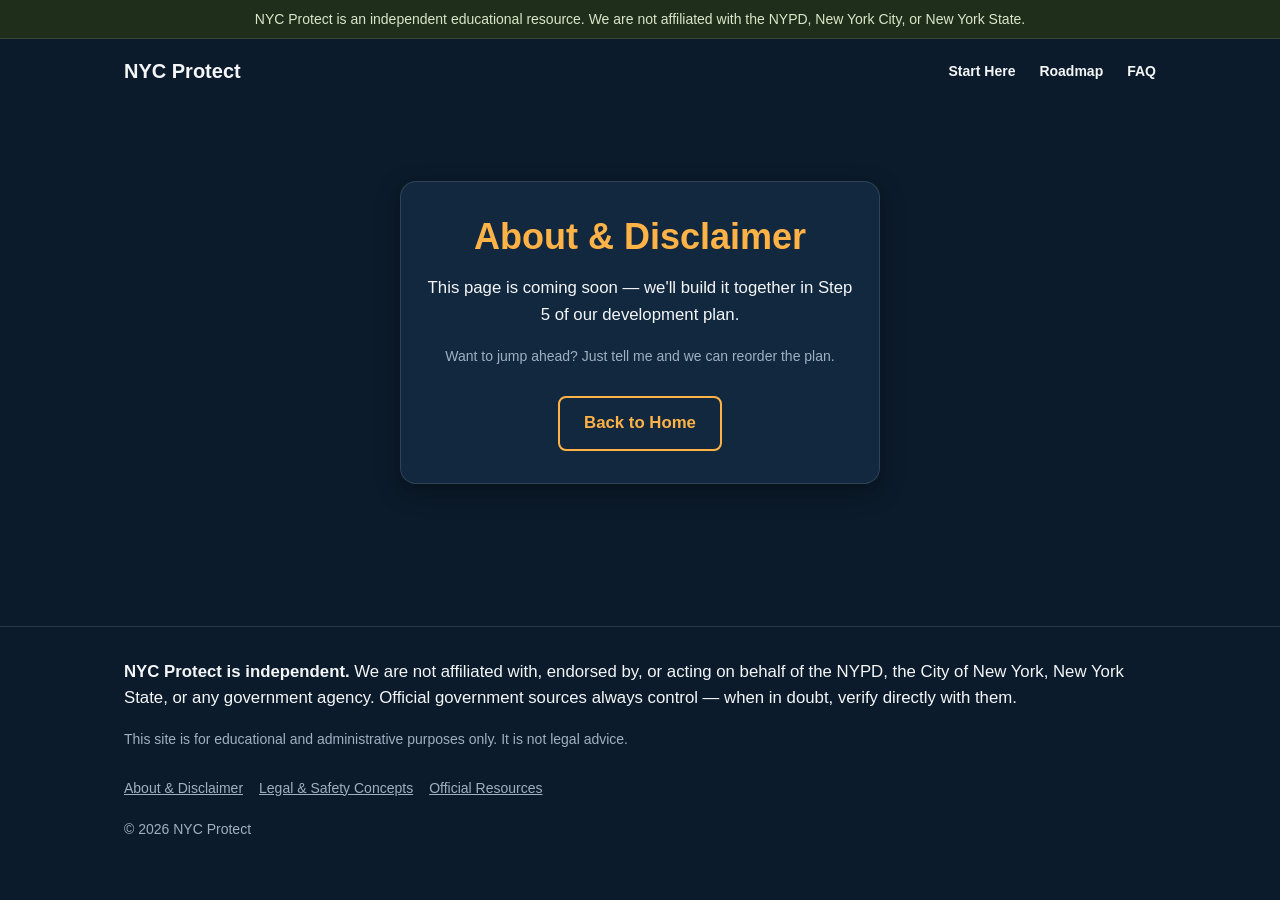
==== about.html @ 444e556c "Add files via upload" ====
<!DOCTYPE html>
<html lang="en">
<head>
  <meta charset="UTF-8">
  <meta name="viewport" content="width=device-width, initial-scale=1.0">
  <title>NYC Protect — About &amp; Disclaimer</title>
  <link rel="stylesheet" href="css/styles.css">
</head>
<body>

  <div id="site-header"></div>

  <main class="page-center">
    <div class="card card--center stack">
      <h1>About &amp; Disclaimer</h1>
      <p>This page is coming soon — we'll build it together in Step 5 of our development plan.</p>
      <p class="text-muted">Want to jump ahead? Just tell me and we can reorder the plan.</p>
      <a href="index.html" class="btn btn-secondary">Back to Home</a>
    </div>
  </main>

  <div id="site-footer"></div>

  <script src="js/main.js"></script>
</body>
</html>
---- css/styles.css ----
/* ===========================================================
   NYC Protect — Design System
   -----------------------------------------------------------
   This file has two parts:
     1) TOKENS  — the raw design values (colors, sizes, spacing)
                  stored once as "CSS variables."
     2) COMPONENTS — reusable page pieces (buttons, cards, etc.)
                      built FROM those tokens.

   The rule going forward: never write a raw color or size again.
   Always reach for a variable (like var(--color-accent)) or a
   component class (like .btn-primary). Change a token once here,
   and every page that uses it updates automatically.
   =========================================================== */


/* -----------------------------------------------------------
   1) TOKENS
   ":root" means "the whole document." Anything defined here,
   starting with "--", is a variable we can reuse anywhere with
   var(--name-of-variable).
   ----------------------------------------------------------- */
:root {

  /* --- Color palette ---
     Deep navy + warm amber: calm and trustworthy, and
     deliberately NOT NYPD blue-and-gold, so nothing here is
     ever mistaken for an official government color scheme. */
  --color-bg:          #0B1B2B; /* page background */
  --color-surface:     #12283F; /* cards, panels */
  --color-surface-alt: #1A3653; /* hover / slightly-raised surface */
  --color-border:      rgba(255, 255, 255, 0.12);

  --color-text:        #F4F6F8; /* main text on dark background */
  --color-text-muted:  #9FB0C3; /* secondary/small text */

  --color-accent:      #FFB347; /* amber — primary buttons, headings, highlights */
  --color-accent-dark: #E0993A; /* amber, darker — hover state */

  --color-banner-bg:   #1F2E1A; /* muted, low-alarm background for the disclaimer banner */
  --color-banner-text: #D9E6C9;

  /* --- Typography scale ---
     "rem" units are relative to the browser's base font size,
     which respects a user's accessibility settings (someone who
     has increased their default text size gets bigger text here
     too — using "px" instead would ignore that). */
  --font-base: -apple-system, BlinkMacSystemFont, "Segoe UI", Roboto, Helvetica, Arial, sans-serif;

  --fs-sm:   0.875rem;  /* small print */
  --fs-base: 1.05rem;   /* body text */
  --fs-lg:   1.25rem;   /* subheadings */
  --fs-xl:   1.75rem;   /* h2 */
  --fs-2xl:  2.25rem;   /* h1 */

  --lh-base: 1.6; /* line-height: comfortable reading, good for accessibility */

  /* --- Spacing scale ---
     Using a consistent set of spacing values (instead of random
     numbers everywhere) is what makes a site LOOK designed
     instead of thrown together. */
  --space-1: 4px;
  --space-2: 8px;
  --space-3: 12px;
  --space-4: 16px;
  --space-5: 24px;
  --space-6: 32px;
  --space-7: 48px;
  --space-8: 64px;

  /* --- Shape & shadow --- */
  --radius-sm: 8px;
  --radius-md: 16px;
  --shadow-card: 0 8px 24px rgba(0, 0, 0, 0.35);

  /* --- Minimum tap target size ---
     Apple/Google/W3C accessibility guidelines all recommend at
     least 44px so buttons are easy to tap on a phone. */
  --tap-target: 44px;
}


/* -----------------------------------------------------------
   RESET & BASE
   A few browser defaults reset so all browsers start the same.
   ----------------------------------------------------------- */
* {
  margin: 0;
  padding: 0;
  box-sizing: border-box;
}

html {
  /* Smooth scrolling when jumping to an in-page link (e.g. FAQ anchors) */
  scroll-behavior: smooth;
}

body {
  font-family: var(--font-base);
  background-color: var(--color-bg);
  color: var(--color-text);
  font-size: var(--fs-base);
  line-height: var(--lh-base);
  -webkit-font-smoothing: antialiased;

  /* "Sticky footer" layout: stack header/main/footer vertically
     and force the body to be at least the full screen height, so
     the footer always sits at the bottom of the screen even when
     a page's content is short — never floating awkwardly in the
     middle. */
  min-height: 100vh;
  display: flex;
  flex-direction: column;
}

/* Headings all share the amber accent and consistent spacing */
h1, h2, h3 {
  color: var(--color-accent);
  line-height: 1.25;
  margin-bottom: var(--space-4);
}
h1 { font-size: var(--fs-2xl); }
h2 { font-size: var(--fs-xl); }
h3 { font-size: var(--fs-lg); }

p {
  margin-bottom: var(--space-3);
}

.text-muted {
  color: var(--color-text-muted);
  font-size: var(--fs-sm);
}

a {
  color: var(--color-accent);
}

/* Accessibility: a strong, visible outline for anyone navigating
   by keyboard (Tab key) instead of a mouse. Never remove this —
   it's one of the most important accessibility features on a site. */
:focus-visible {
  outline: 3px solid var(--color-accent);
  outline-offset: 2px;
}


/* -----------------------------------------------------------
   LAYOUT HELPERS
   ----------------------------------------------------------- */

/* .container centers content and keeps it from stretching too
   wide on a big desktop monitor, while staying full-width and
   padded on a phone (mobile-first). */
.container {
  width: 100%;
  max-width: 720px;
  margin: 0 auto;
  padding: 0 var(--space-5);
}

/* A wider variant for homepage sections that use multi-column
   grids (trust strip, feature tiles) — text-heavy pages like the
   style guide stay at the narrower, easier-to-read width. */
.container--wide {
  width: 100%;
  max-width: 1080px;
  margin: 0 auto;
  padding: 0 var(--space-5);
}

/* A visually distinct horizontal band, used to break the
   homepage into readable sections. --alt swaps to the slightly
   lighter surface color so sections alternate instead of
   blurring together. */
.section {
  padding: var(--space-7) 0;
}
.section--alt {
  background-color: var(--color-surface);
}

/* Every page's <main> fills whatever space is left between the
   header and footer, so short pages still push the footer all
   the way to the bottom of the screen (the "sticky footer"
   layout mentioned above). */
main {
  flex: 1 0 auto;
}

/* .page-center vertically centers a single block of content —
   for simple pages (like our placeholder pages) that are just
   one card in the middle of the screen. */
.page-center {
  flex: 1 0 auto;
  display: flex;
  align-items: center;
  justify-content: center;
  padding: var(--space-5);
}

.stack > * + * {
  /* Adds consistent spacing BETWEEN stacked elements without
     needing margin on every single one individually. */
  margin-top: var(--space-4);
}


/* -----------------------------------------------------------
   COMPONENT: Disclaimer Banner
   Appears on every page per our plan — always visible, never
   optional, so nobody mistakes this for an official government
   site.
   ----------------------------------------------------------- */
.disclaimer-banner {
  background-color: var(--color-banner-bg);
  color: var(--color-banner-text);
  font-size: var(--fs-sm);
  text-align: center;
  padding: var(--space-2) var(--space-4);
  border-bottom: 1px solid var(--color-border);
}

.disclaimer-banner a {
  color: var(--color-banner-text);
  text-decoration: underline;
}


/* -----------------------------------------------------------
   COMPONENT: Site Navigation
   Currently just the "NYC Protect" home link. Built as a flex
   row with space-between so we can add more links (Roadmap,
   Checklist, etc.) on the right side later without restructuring
   anything.
   ----------------------------------------------------------- */
.site-nav {
  padding: var(--space-4) 0;
}

.site-nav__inner {
  display: flex;
  align-items: center;
  justify-content: space-between;
}

.site-nav__brand {
  font-size: var(--fs-lg);
  font-weight: 700;
  color: var(--color-text);
  text-decoration: none;
  white-space: nowrap;
}
.site-nav__brand:hover {
  color: var(--color-accent);
}

.site-nav__links {
  display: flex;
  gap: var(--space-5);
  list-style: none;
  /* On a narrow phone screen, let the links scroll sideways
     instead of wrapping into a cramped multi-line mess. */
  overflow-x: auto;
}
.site-nav__links a {
  color: var(--color-text);
  text-decoration: none;
  font-size: var(--fs-sm);
  font-weight: 600;
  white-space: nowrap;
}
.site-nav__links a:hover {
  color: var(--color-accent);
}

.site-footer__links {
  display: flex;
  flex-wrap: wrap;
  gap: var(--space-4);
  list-style: none;
  padding-top: var(--space-2);
}
.site-footer__links a {
  color: var(--color-text-muted);
  font-size: var(--fs-sm);
}


/* -----------------------------------------------------------
   COMPONENT: Site Footer
   Appears at the bottom of every page, restating our
   independence from NYPD/NYC/NYS and that this isn't legal
   advice — a permanent, unmissable safety net.
   ----------------------------------------------------------- */
.site-footer {
  flex: 0 0 auto;
  border-top: 1px solid var(--color-border);
  padding: var(--space-6) 0 var(--space-7);
  margin-top: var(--space-8);
}


/* -----------------------------------------------------------
   COMPONENT: Card
   A raised surface used to group related content — the base
   building block for most of the site's pages.
   ----------------------------------------------------------- */
.card {
  background-color: var(--color-surface);
  border: 1px solid var(--color-border);
  border-radius: var(--radius-md);
  box-shadow: var(--shadow-card);
  padding: var(--space-6) var(--space-5);
}

.card--center {
  text-align: center;
  max-width: 480px;
}


/* -----------------------------------------------------------
   COMPONENT: Buttons
   .btn is the shared base. Add .btn-primary or .btn-secondary
   for the specific style. Every button meets the 44px minimum
   tap-target height for easy use on a phone.
   ----------------------------------------------------------- */
.btn {
  display: inline-flex;
  align-items: center;
  justify-content: center;
  min-height: var(--tap-target);
  padding: var(--space-3) var(--space-5);
  border-radius: var(--radius-sm);
  border: 2px solid transparent;
  font-size: var(--fs-base);
  font-weight: 600;
  text-decoration: none;
  cursor: pointer;
  transition: background-color 0.15s ease, border-color 0.15s ease;
}

.btn-primary {
  background-color: var(--color-accent);
  color: #1A1200; /* dark text on the light amber button for strong contrast */
}
.btn-primary:hover {
  background-color: var(--color-accent-dark);
}

.btn-secondary {
  background-color: transparent;
  border-color: var(--color-accent);
  color: var(--color-accent);
}
.btn-secondary:hover {
  background-color: var(--color-surface-alt);
}


/* -----------------------------------------------------------
   COMPONENT: Hero
   The big introduction at the top of the homepage. "clamp()"
   makes the headline scale smoothly between a minimum and
   maximum size as the screen gets wider — big and bold on a
   monitor, never oversized on a phone.
   ----------------------------------------------------------- */
.hero {
  text-align: center;
  padding: var(--space-7) 0 var(--space-6);
}
.hero__title {
  font-size: clamp(1.75rem, 5vw, 2.75rem);
  margin-bottom: var(--space-4);
}
.hero__subtitle {
  color: var(--color-text-muted);
  font-size: var(--fs-lg);
  max-width: 560px;
  margin: 0 auto var(--space-6);
}
.hero__actions {
  display: flex;
  flex-wrap: wrap;
  gap: var(--space-4);
  justify-content: center;
}


/* -----------------------------------------------------------
   COMPONENT: Trust Strip
   Short reassurances with a simple icon — free, no account,
   local-only data, sourced claims.
   ----------------------------------------------------------- */
.trust-grid {
  display: grid;
  grid-template-columns: repeat(auto-fit, minmax(160px, 1fr));
  gap: var(--space-5);
}
.trust-item {
  display: flex;
  flex-direction: column;
  align-items: center;
  text-align: center;
  gap: var(--space-2);
}
.trust-item__icon {
  width: 40px;
  height: 40px;
  border-radius: 50%;
  border: 2px solid var(--color-accent);
  color: var(--color-accent);
  display: flex;
  align-items: center;
  justify-content: center;
  flex-shrink: 0;
}
.trust-item__label {
  font-size: var(--fs-sm);
  font-weight: 600;
}


/* -----------------------------------------------------------
   COMPONENT: Feature Grid
   The tiles linking to each tool (Roadmap, Checklist, etc).
   Reuses .card, so tiles automatically match every other card
   on the site.
   ----------------------------------------------------------- */
.feature-grid {
  display: grid;
  grid-template-columns: repeat(auto-fit, minmax(240px, 1fr));
  gap: var(--space-5);
}
.feature-card {
  display: flex;
  flex-direction: column;
  gap: var(--space-2);
}
.feature-card h3 {
  margin-bottom: 0;
}
.feature-card p {
  color: var(--color-text-muted);
  flex-grow: 1;
}
.feature-card a {
  font-weight: 600;
  text-decoration: none;
}
.feature-card a:hover {
  text-decoration: underline;
}


/* -----------------------------------------------------------
   COMPONENT: How It Works (steps)
   ----------------------------------------------------------- */
.steps {
  display: grid;
  grid-template-columns: repeat(auto-fit, minmax(200px, 1fr));
  gap: var(--space-6);
  text-align: center;
}
.step-item__number {
  width: 48px;
  height: 48px;
  margin: 0 auto var(--space-3);
  border-radius: 50%;
  background-color: var(--color-accent);
  color: #1A1200;
  font-weight: 700;
  font-size: var(--fs-lg);
  display: flex;
  align-items: center;
  justify-content: center;
}
.step-item p {
  color: var(--color-text-muted);
}


/* -----------------------------------------------------------
   COMPONENT: FAQ accordion
   Uses the native HTML <details>/<summary> elements — this gives
   us a fully working, accessible, keyboard-friendly accordion
   with ZERO JavaScript. The browser does all the work.
   ----------------------------------------------------------- */
.faq-item {
  border-bottom: 1px solid var(--color-border);
  padding: var(--space-4) 0;
}
.faq-item summary {
  cursor: pointer;
  font-weight: 600;
  font-size: var(--fs-lg);
}
.faq-item summary::marker {
  color: var(--color-accent);
}
.faq-item p {
  margin-top: var(--space-3);
  color: var(--color-text-muted);
}


/* -----------------------------------------------------------
   COMPONENT: Official Resources Callout
   A visually distinct box pointing straight at the government
   sources that actually govern this process.
   ----------------------------------------------------------- */
.resource-callout {
  border: 2px solid var(--color-accent);
}
.resource-callout ul {
  margin-top: var(--space-3);
  padding-left: var(--space-5);
}
.resource-callout li {
  margin-bottom: var(--space-2);
}
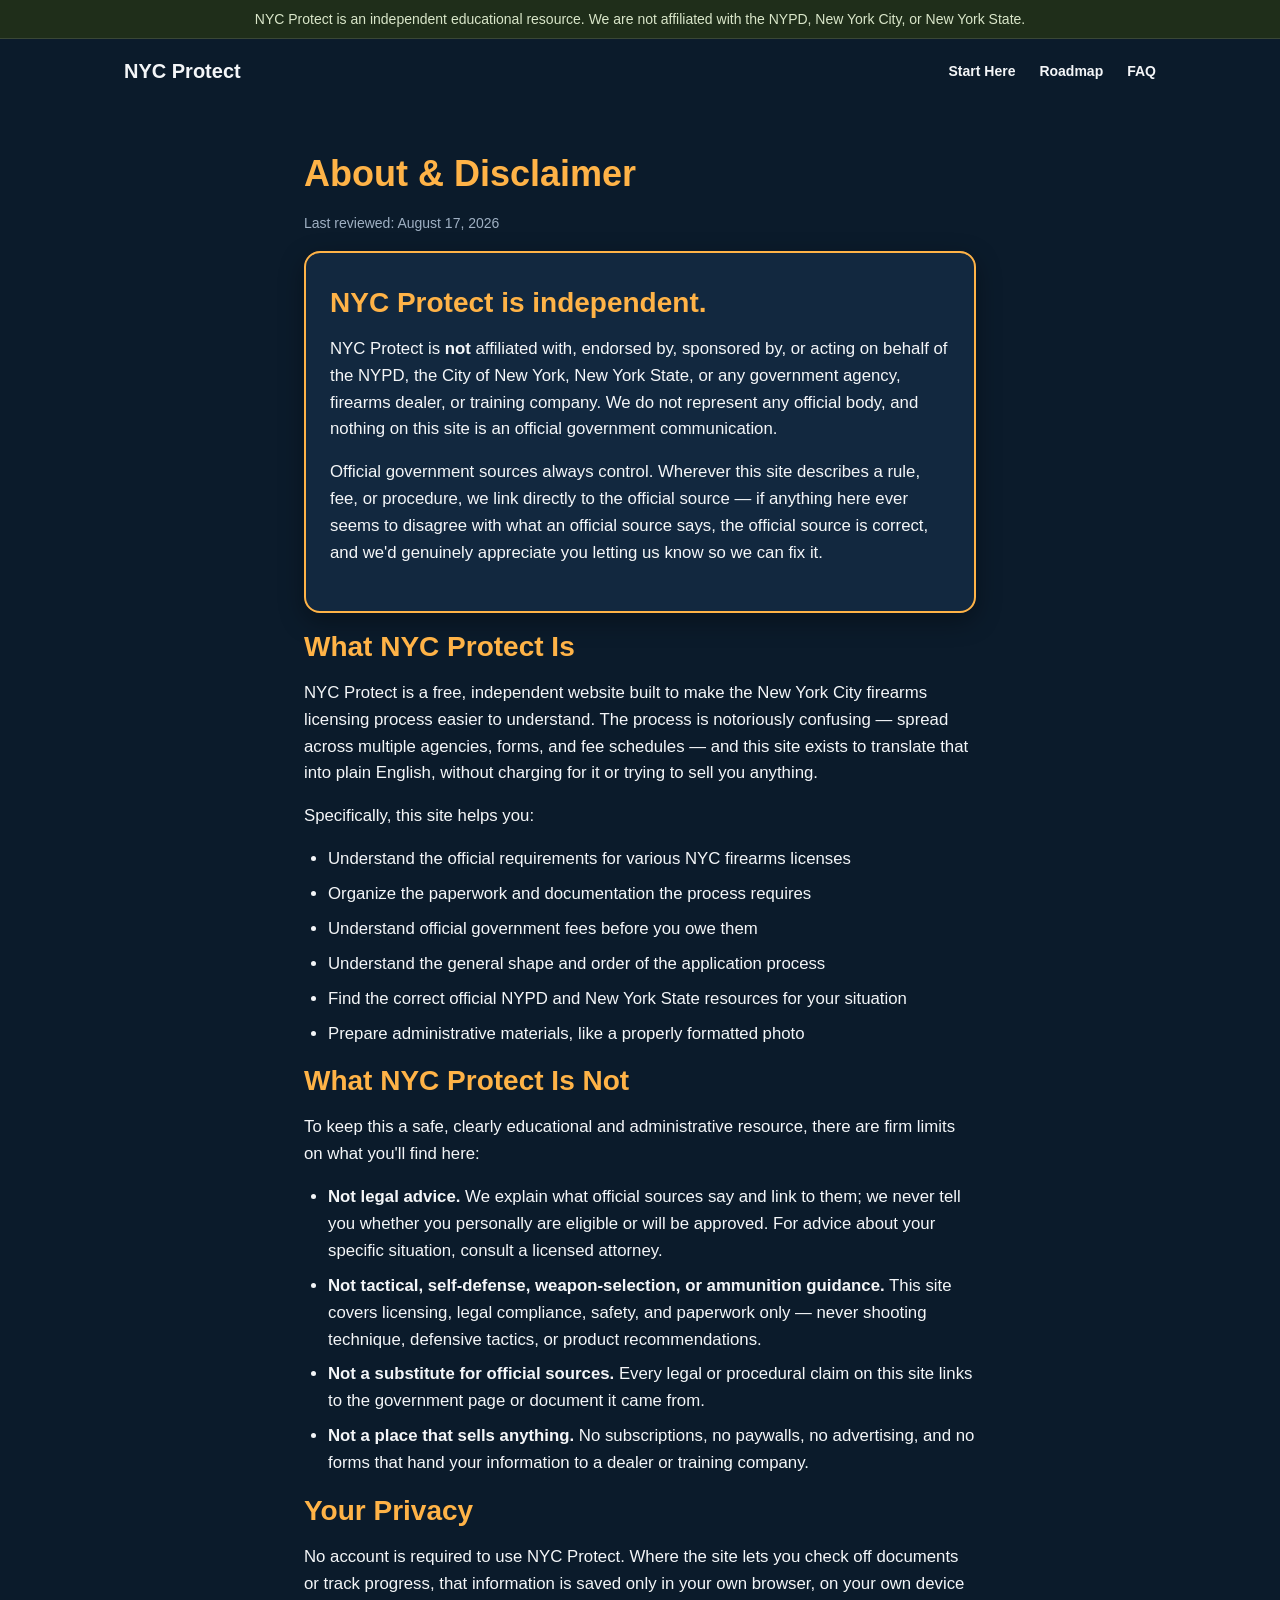
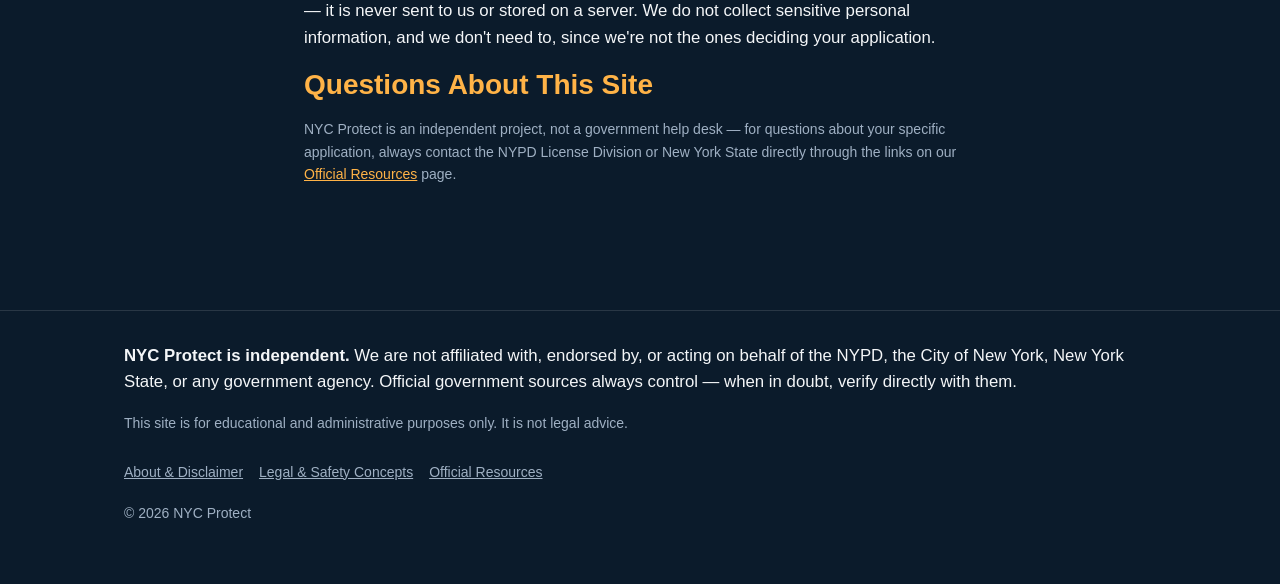
==== commit 893fd518: "Add files via upload" ====
--- a/about.html
+++ b/about.html
@@ -10,13 +10,58 @@
 
   <div id="site-header"></div>
 
-  <main class="page-center">
-    <div class="card card--center stack">
-      <h1>About &amp; Disclaimer</h1>
-      <p>This page is coming soon — we'll build it together in Step 5 of our development plan.</p>
-      <p class="text-muted">Want to jump ahead? Just tell me and we can reorder the plan.</p>
-      <a href="index.html" class="btn btn-secondary">Back to Home</a>
-    </div>
+  <main>
+    <section class="section">
+      <div class="container stack">
+
+        <div class="stack">
+          <h1>About &amp; Disclaimer</h1>
+          <p class="text-muted">Last reviewed: August 17, 2026</p>
+        </div>
+
+        <div class="card resource-callout stack">
+          <h2>NYC Protect is independent.</h2>
+          <p>NYC Protect is <strong>not</strong> affiliated with, endorsed by, sponsored by, or acting on behalf of the NYPD, the City of New York, New York State, or any government agency, firearms dealer, or training company. We do not represent any official body, and nothing on this site is an official government communication.</p>
+          <p>Official government sources always control. Wherever this site describes a rule, fee, or procedure, we link directly to the official source — if anything here ever seems to disagree with what an official source says, the official source is correct, and we'd genuinely appreciate you letting us know so we can fix it.</p>
+        </div>
+
+        <div class="stack">
+          <h2>What NYC Protect Is</h2>
+          <p>NYC Protect is a free, independent website built to make the New York City firearms licensing process easier to understand. The process is notoriously confusing — spread across multiple agencies, forms, and fee schedules — and this site exists to translate that into plain English, without charging for it or trying to sell you anything.</p>
+          <p>Specifically, this site helps you:</p>
+          <ul class="content-list">
+            <li>Understand the official requirements for various NYC firearms licenses</li>
+            <li>Organize the paperwork and documentation the process requires</li>
+            <li>Understand official government fees before you owe them</li>
+            <li>Understand the general shape and order of the application process</li>
+            <li>Find the correct official NYPD and New York State resources for your situation</li>
+            <li>Prepare administrative materials, like a properly formatted photo</li>
+          </ul>
+        </div>
+
+        <div class="stack">
+          <h2>What NYC Protect Is Not</h2>
+          <p>To keep this a safe, clearly educational and administrative resource, there are firm limits on what you'll find here:</p>
+          <ul class="content-list">
+            <li><strong>Not legal advice.</strong> We explain what official sources say and link to them; we never tell you whether you personally are eligible or will be approved. For advice about your specific situation, consult a licensed attorney.</li>
+            <li><strong>Not tactical, self-defense, weapon-selection, or ammunition guidance.</strong> This site covers licensing, legal compliance, safety, and paperwork only — never shooting technique, defensive tactics, or product recommendations.</li>
+            <li><strong>Not a substitute for official sources.</strong> Every legal or procedural claim on this site links to the government page or document it came from.</li>
+            <li><strong>Not a place that sells anything.</strong> No subscriptions, no paywalls, no advertising, and no forms that hand your information to a dealer or training company.</li>
+          </ul>
+        </div>
+
+        <div class="stack">
+          <h2>Your Privacy</h2>
+          <p>No account is required to use NYC Protect. Where the site lets you check off documents or track progress, that information is saved only in your own browser, on your own device — it is never sent to us or stored on a server. We do not collect sensitive personal information, and we don't need to, since we're not the ones deciding your application.</p>
+        </div>
+
+        <div class="stack">
+          <h2>Questions About This Site</h2>
+          <p class="text-muted">NYC Protect is an independent project, not a government help desk — for questions about your specific application, always contact the NYPD License Division or New York State directly through the links on our <a href="resources.html">Official Resources</a> page.</p>
+        </div>
+
+      </div>
+    </section>
   </main>
 
   <div id="site-footer"></div>
--- a/css/styles.css
+++ b/css/styles.css
@@ -130,6 +130,15 @@
 .text-muted {
   color: var(--color-text-muted);
   font-size: var(--fs-sm);
+}
+
+/* A plain-language bulleted list for article-style content pages
+   (About, Legal Concepts, FAQ answers, etc). */
+.content-list {
+  padding-left: var(--space-5);
+  display: flex;
+  flex-direction: column;
+  gap: var(--space-2);
 }
 
 a {
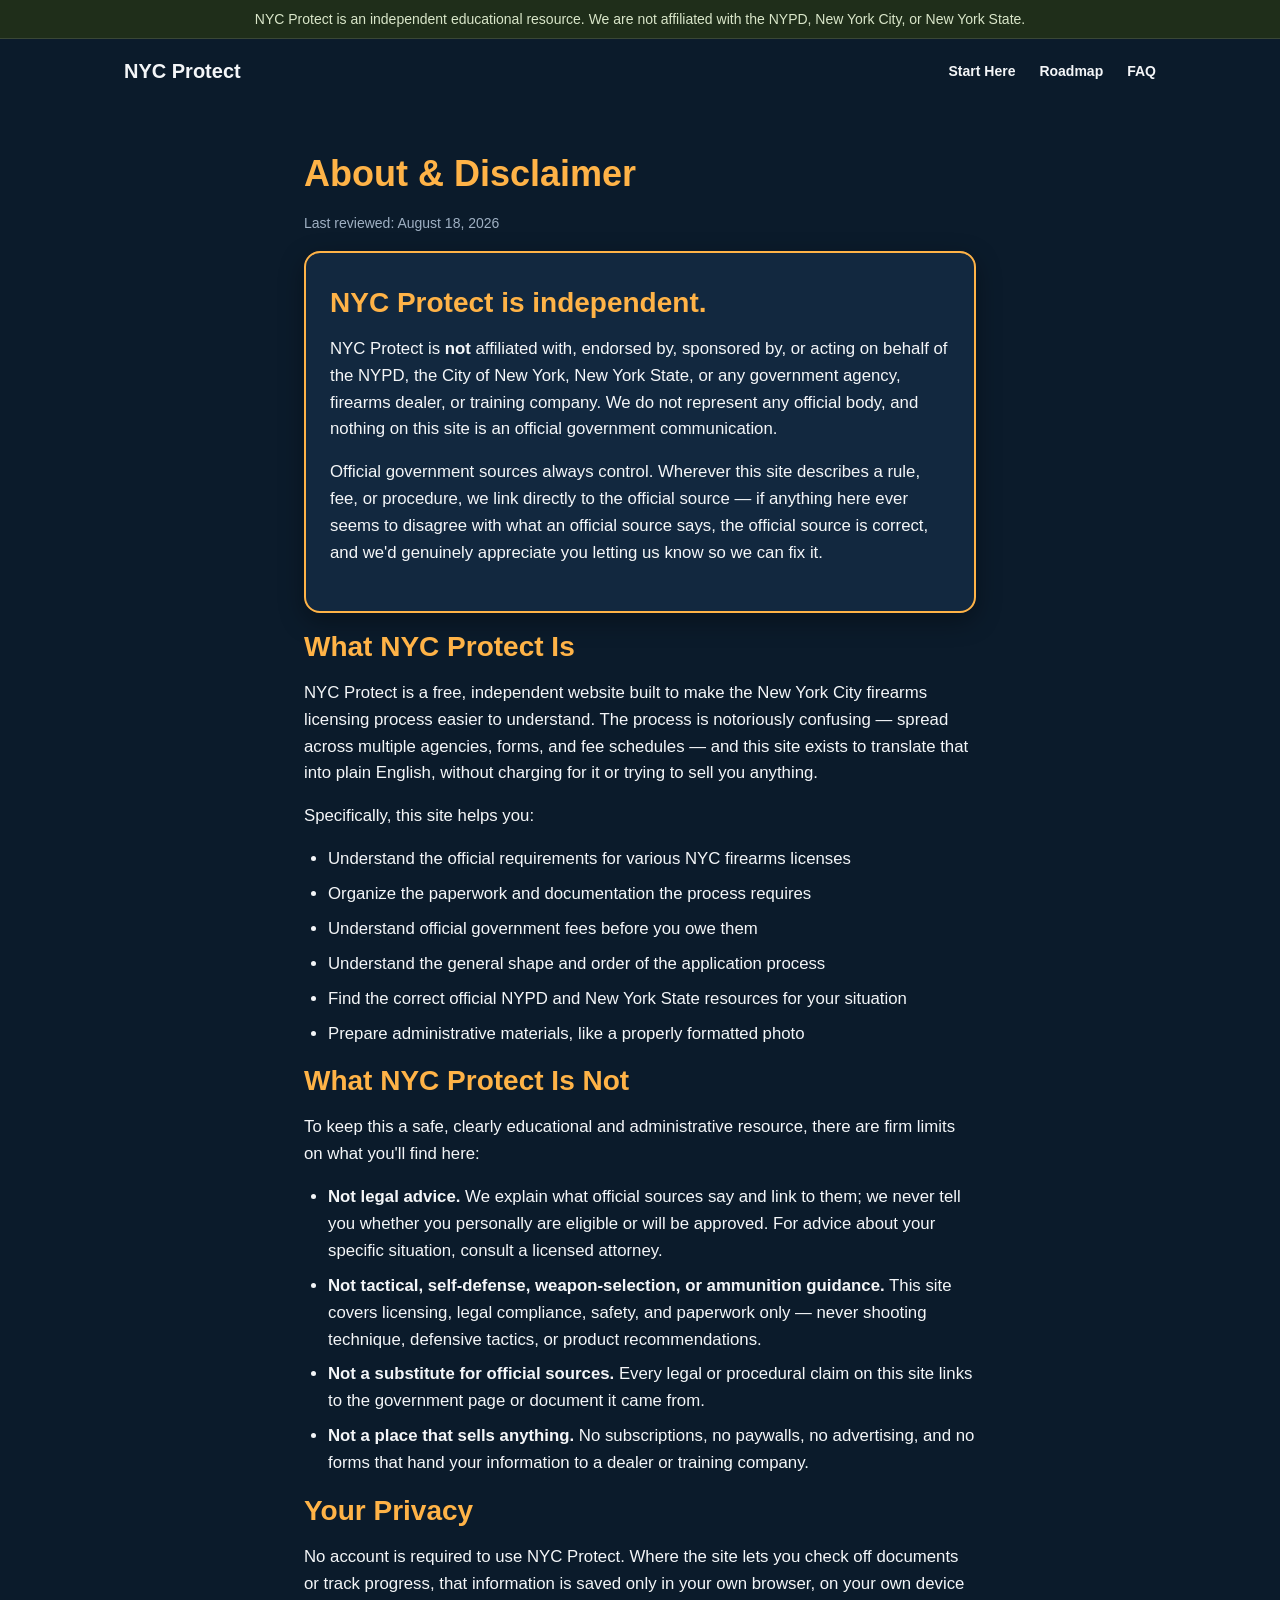
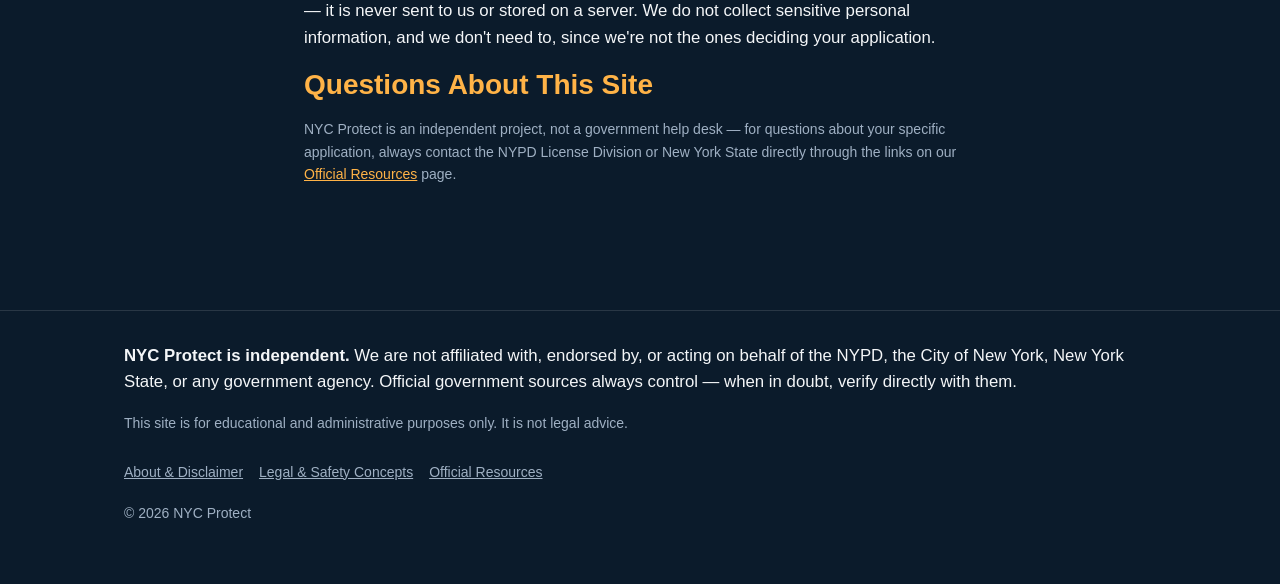
==== commit 1d8ece3d: "Add files via upload" ====
--- a/about.html
+++ b/about.html
@@ -10,13 +10,13 @@
 
   <div id="site-header"></div>
 
-  <main>
+  <main id="main-content">
     <section class="section">
       <div class="container stack">
 
         <div class="stack">
           <h1>About &amp; Disclaimer</h1>
-          <p class="text-muted">Last reviewed: August 17, 2026</p>
+          <p class="text-muted">Last reviewed: August 18, 2026</p>
         </div>
 
         <div class="card resource-callout stack">
--- a/css/styles.css
+++ b/css/styles.css
@@ -529,3 +529,399 @@
 .resource-callout li {
   margin-bottom: var(--space-2);
 }
+
+
+/* -----------------------------------------------------------
+   COMPONENT: Resource List
+   The grouped, categorized link library on the Official
+   Resources page — rendered by js/resources.js from
+   data/sources.js, not hand-written in the HTML.
+   ----------------------------------------------------------- */
+.resource-group {
+  margin-bottom: var(--space-6);
+}
+.resource-group h2 {
+  border-bottom: 1px solid var(--color-border);
+  padding-bottom: var(--space-2);
+}
+.resource-items {
+  list-style: none;
+  display: flex;
+  flex-direction: column;
+}
+.resource-item {
+  padding: var(--space-4) 0;
+  border-bottom: 1px solid var(--color-border);
+}
+.resource-item:last-child {
+  border-bottom: none;
+}
+.resource-item__title {
+  font-size: var(--fs-lg);
+  font-weight: 600;
+  text-decoration: none;
+}
+.resource-item__title:hover {
+  text-decoration: underline;
+}
+.resource-item__note {
+  color: var(--color-text-muted);
+  margin-top: var(--space-1);
+  margin-bottom: var(--space-1);
+}
+.resource-item__meta {
+  margin-bottom: 0;
+}
+
+
+/* -----------------------------------------------------------
+   COMPONENT: Roadmap Stepper
+   A vertical, connected line of numbered steps — a subtle nod
+   to a subway map line, one of our "NYC-inspired without looking
+   like an NYC government website" ideas from the original plan.
+   ----------------------------------------------------------- */
+.roadmap-step {
+  display: flex;
+  gap: var(--space-5);
+  padding-bottom: var(--space-7);
+}
+.roadmap-step:last-child {
+  padding-bottom: 0;
+}
+
+.roadmap-step__marker {
+  position: relative;
+  flex: 0 0 48px;
+}
+.roadmap-step__number {
+  width: 48px;
+  height: 48px;
+  border-radius: 50%;
+  background-color: var(--color-accent);
+  color: #1A1200;
+  font-weight: 700;
+  font-size: var(--fs-lg);
+  display: flex;
+  align-items: center;
+  justify-content: center;
+  position: relative;
+  z-index: 1;
+}
+/* The connecting "subway line" between this step's circle and
+   the next one. Hidden on the last step, since there's nothing
+   after it to connect to. */
+.roadmap-step__marker::after {
+  content: "";
+  position: absolute;
+  top: 48px;
+  left: 50%;
+  transform: translateX(-50%);
+  width: 2px;
+  bottom: calc(-1 * var(--space-7));
+  background-color: var(--color-border);
+}
+.roadmap-step:last-child .roadmap-step__marker::after {
+  display: none;
+}
+
+.roadmap-step__content {
+  flex: 1;
+  padding-top: var(--space-1);
+}
+.roadmap-step__content h2 {
+  margin-bottom: var(--space-2);
+}
+
+
+/* -----------------------------------------------------------
+   COMPONENT: Progress Bar
+   Used by the Document Checklist (and later, the personal
+   progress dashboard) to show completion at a glance.
+   ----------------------------------------------------------- */
+.progress-bar {
+  width: 100%;
+  height: 12px;
+  background-color: var(--color-surface-alt);
+  border-radius: 999px;
+  overflow: hidden;
+}
+.progress-bar__fill {
+  height: 100%;
+  background-color: var(--color-accent);
+  border-radius: 999px;
+  /* Animate smoothly whenever the width changes, instead of
+     jumping instantly. */
+  transition: width 0.25s ease;
+  width: 0%;
+}
+
+
+/* -----------------------------------------------------------
+   COMPONENT: Checklist
+   Uses real, native <input type="checkbox"> elements — never a
+   custom-drawn fake checkbox — so screen readers and keyboard
+   navigation work correctly with zero extra effort. "accent-color"
+   is a modern CSS property that recolors a native checkbox to
+   match our theme without hiding it.
+   ----------------------------------------------------------- */
+.checklist-group {
+  margin-bottom: var(--space-6);
+}
+.checklist-group h2 {
+  border-bottom: 1px solid var(--color-border);
+  padding-bottom: var(--space-2);
+  margin-bottom: var(--space-3);
+}
+
+.checklist-item {
+  display: flex;
+  align-items: flex-start;
+  gap: var(--space-3);
+  padding: var(--space-3) 0;
+  cursor: pointer;
+}
+.checklist-item input[type="checkbox"] {
+  accent-color: var(--color-accent);
+  width: 22px;
+  height: 22px;
+  flex-shrink: 0;
+  margin-top: 2px;
+  /* Keep the checkbox itself comfortably tappable on a phone. */
+  min-width: 22px;
+}
+.checklist-item__tag {
+  display: inline-block;
+  font-size: var(--fs-sm);
+  font-weight: 600;
+  color: var(--color-accent);
+  border: 1px solid var(--color-accent);
+  border-radius: var(--radius-sm);
+  padding: 0 var(--space-2);
+  margin-right: var(--space-2);
+}
+
+
+/* -----------------------------------------------------------
+   COMPONENT: Form Inputs
+   Our first real text input styling — used by the wizard's ZIP
+   code field now, and reusable later by the Fee Calculator and
+   Resource Finder.
+   ----------------------------------------------------------- */
+input[type="text"],
+input[type="tel"],
+input[type="email"],
+input[type="number"] {
+  width: 100%;
+  min-height: var(--tap-target);
+  padding: var(--space-3);
+  border-radius: var(--radius-sm);
+  border: 1px solid var(--color-border);
+  background-color: var(--color-surface-alt);
+  color: var(--color-text);
+  font-size: var(--fs-base);
+  font-family: var(--font-base);
+}
+input[type="text"]::placeholder,
+input[type="tel"]::placeholder {
+  color: var(--color-text-muted);
+}
+
+
+/* -----------------------------------------------------------
+   COMPONENT: Wizard
+   Each question is one "step," shown one at a time by
+   js/wizard.js. Options look like selectable cards rather than
+   plain radio buttons — easier to read and tap, especially on a
+   phone. ":has()" lets us highlight the whole card when its
+   radio button becomes checked, without any extra JavaScript.
+   ----------------------------------------------------------- */
+.wizard-progress-text {
+  margin-bottom: var(--space-2);
+}
+
+.wizard-option {
+  display: flex;
+  align-items: center;
+  gap: var(--space-3);
+  padding: var(--space-4);
+  border: 1px solid var(--color-border);
+  border-radius: var(--radius-sm);
+  margin-bottom: var(--space-3);
+  cursor: pointer;
+  transition: border-color 0.15s ease, background-color 0.15s ease;
+}
+.wizard-option:has(input:checked) {
+  border-color: var(--color-accent);
+  background-color: var(--color-surface-alt);
+}
+.wizard-option input[type="radio"] {
+  accent-color: var(--color-accent);
+  width: 20px;
+  height: 20px;
+  flex-shrink: 0;
+}
+
+.wizard-nav {
+  display: flex;
+  justify-content: space-between;
+  gap: var(--space-3);
+  margin-top: var(--space-6);
+}
+
+.wizard-validation-message {
+  color: var(--color-accent);
+  font-size: var(--fs-sm);
+  margin-top: var(--space-2);
+}
+
+
+/* -----------------------------------------------------------
+   COMPONENT: Fee Calculator
+   Reuses .wizard-option for the license-type picker (same
+   selectable-card pattern), plus a new itemized line-item
+   layout for the results.
+   ----------------------------------------------------------- */
+.fee-item {
+  display: flex;
+  justify-content: space-between;
+  align-items: flex-start;
+  gap: var(--space-4);
+  padding: var(--space-3) 0;
+  border-bottom: 1px solid var(--color-border);
+}
+.fee-item__label {
+  font-weight: 600;
+}
+.fee-item__amount {
+  font-weight: 600;
+  white-space: nowrap;
+}
+.fee-item--total {
+  border-bottom: none;
+  border-top: 2px solid var(--color-accent);
+  margin-top: var(--space-2);
+  padding-top: var(--space-4);
+  font-size: var(--fs-lg);
+}
+.fee-item--total .fee-item__label,
+.fee-item--total .fee-item__amount {
+  color: var(--color-accent);
+}
+
+
+/* -----------------------------------------------------------
+   COMPONENT: Photo Tool
+   ----------------------------------------------------------- */
+.photo-canvas-wrap {
+  display: flex;
+  justify-content: center;
+}
+#photo-canvas {
+  width: 100%;
+  max-width: 320px;
+  aspect-ratio: 1 / 1;
+  border-radius: var(--radius-sm);
+  border: 2px solid var(--color-accent);
+  background-color: var(--color-surface-alt);
+  cursor: grab;
+  /* Prevents the browser from also scrolling the page while a
+     visitor drags on the canvas with a finger on mobile. */
+  touch-action: none;
+}
+#photo-canvas:active {
+  cursor: grabbing;
+}
+
+.photo-controls {
+  display: flex;
+  flex-direction: column;
+  gap: var(--space-2);
+  max-width: 320px;
+  margin: 0 auto;
+}
+.photo-controls input[type="range"] {
+  width: 100%;
+  accent-color: var(--color-accent);
+}
+
+.photo-actions {
+  display: flex;
+  gap: var(--space-3);
+  justify-content: center;
+  flex-wrap: wrap;
+}
+
+/* Hides the ugly native file input and lets our styled label
+   act as the button instead. */
+#photo-input {
+  position: absolute;
+  width: 1px;
+  height: 1px;
+  overflow: hidden;
+  opacity: 0;
+}
+
+
+/* -----------------------------------------------------------
+   ACCESSIBILITY: Skip Link
+   Invisible until a keyboard user tabs to it, then jumps
+   straight past the repeated banner/nav to the actual page
+   content — standard practice on every accessible site.
+   ----------------------------------------------------------- */
+.skip-link {
+  position: absolute;
+  top: -100px;
+  left: var(--space-4);
+  background-color: var(--color-accent);
+  color: #1A1200;
+  font-weight: 700;
+  padding: var(--space-3) var(--space-4);
+  border-radius: var(--radius-sm);
+  z-index: 1000;
+  transition: top 0.15s ease;
+}
+.skip-link:focus {
+  top: var(--space-4);
+}
+
+
+/* -----------------------------------------------------------
+   ACCESSIBILITY: Fieldset / Legend reset
+   <fieldset> and <legend> are the correct, accessible way to
+   group a set of radio buttons under one shared question — a
+   screen reader announces the legend as part of every option in
+   the group. We reset the browser's default border/padding so
+   they look exactly like our existing .card and h2 styles.
+   ----------------------------------------------------------- */
+fieldset {
+  border: none;
+  padding: 0;
+  margin: 0;
+  min-width: 0;
+}
+.wizard-legend {
+  color: var(--color-accent);
+  font-size: var(--fs-xl);
+  font-weight: 700;
+  line-height: 1.25;
+  padding: 0;
+  margin-bottom: var(--space-4);
+}
+
+
+/* -----------------------------------------------------------
+   ACCESSIBILITY: Reduced Motion
+   Some visitors get real discomfort (dizziness, nausea) from
+   animation. This tells the browser to skip our smooth-scroll
+   and transition effects for anyone whose operating system has
+   "reduce motion" turned on — a setting we should always respect.
+   ----------------------------------------------------------- */
+@media (prefers-reduced-motion: reduce) {
+  html {
+    scroll-behavior: auto;
+  }
+  * {
+    transition-duration: 0.01ms !important;
+    animation-duration: 0.01ms !important;
+  }
+}
